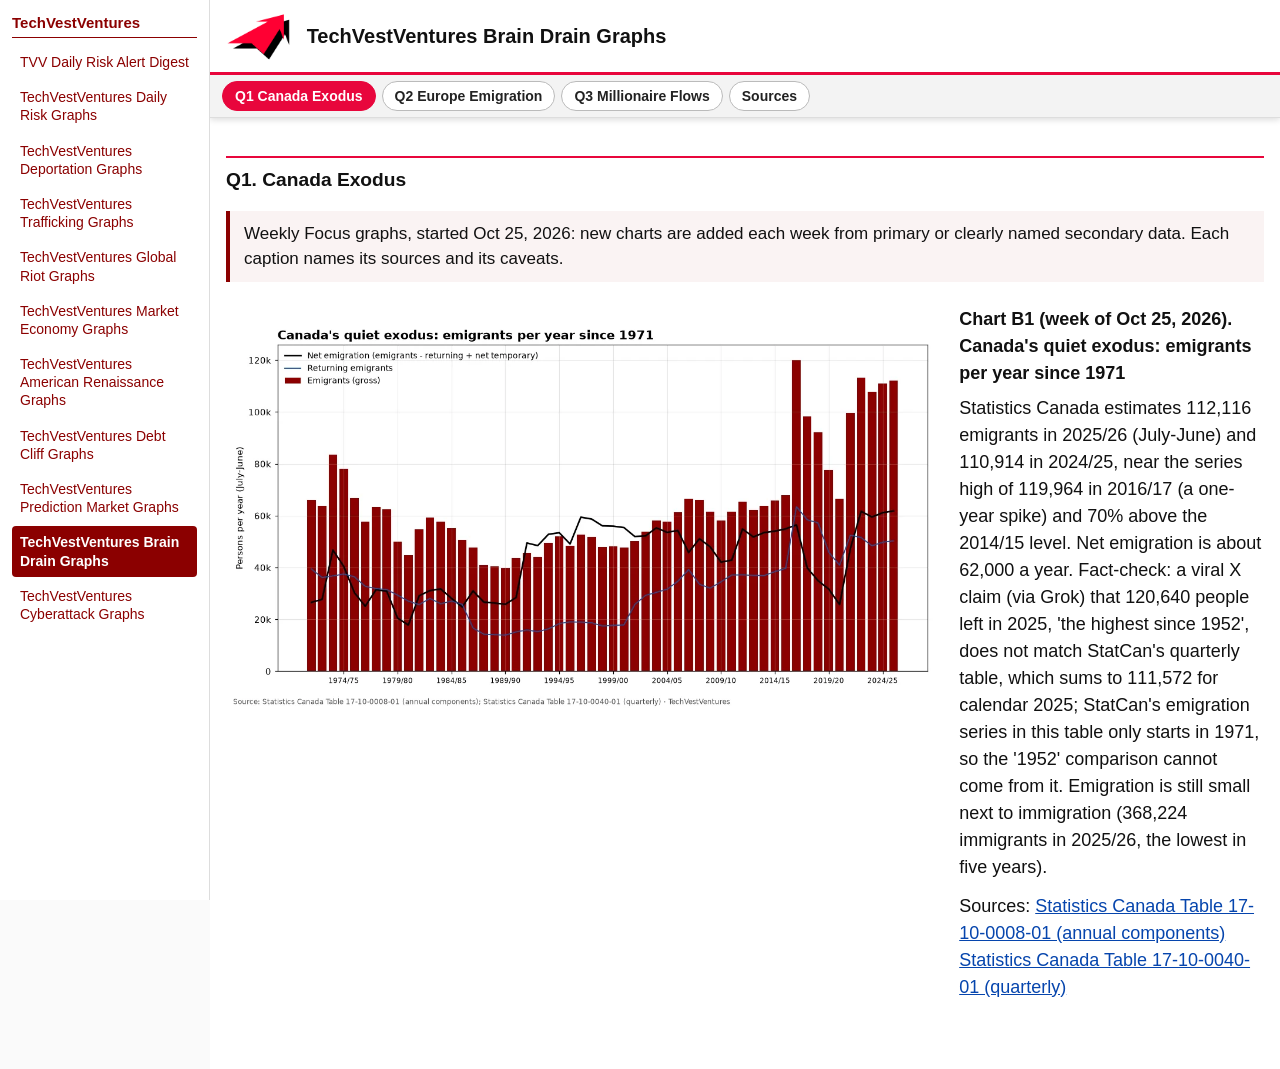
==== issues/Q1.html @ 2d3c17df "Weekly Focus graphs 2026-10-25: launch site" ====
<!doctype html><html lang="en"><head><meta charset="utf-8"><meta name="viewport" content="width=device-width,initial-scale=1"><title>TechVestVentures Brain Drain Graphs — Q1</title><link rel="stylesheet" href="../assets/style.css"><script>if(!/[?&]raw/.test(location.search))location.replace("../index.html#Q1")</script></head><body><main id="issue"><h2 class="desk">Q1. Canada Exodus</h2><div class="wk">Weekly Focus graphs, started Oct 25, 2026: new charts are added each week from primary or clearly named secondary data. Each caption names its sources and its caveats.</div><figure class="g w"><img src="img/W2026-10-25-B1.webp" alt="Canada&#x27;s quiet exodus: emigrants per year since 1971" loading="lazy"><figcaption><span class="t">Chart B1 (week of Oct 25, 2026). Canada&#x27;s quiet exodus: emigrants per year since 1971</span><p>Statistics Canada estimates 112,116 emigrants in 2025/26 (July-June) and 110,914 in 2024/25, near the series high of 119,964 in 2016/17 (a one-year spike) and 70% above the 2014/15 level. Net emigration is about 62,000 a year. Fact-check: a viral X claim (via Grok) that 120,640 people left in 2025, &#x27;the highest since 1952&#x27;, does not match StatCan&#x27;s quarterly table, which sums to 111,572 for calendar 2025; StatCan&#x27;s emigration series in this table only starts in 1971, so the &#x27;1952&#x27; comparison cannot come from it. Emigration is still small next to immigration (368,224 immigrants in 2025/26, the lowest in five years).</p><p>Sources: <a href="https://www150.statcan.gc.ca/t1/tbl1/en/tv.action?pid=1710000801">Statistics Canada Table 17-10-0008-01 (annual components)</a> <a href="https://www150.statcan.gc.ca/t1/tbl1/en/tv.action?pid=1710004001">Statistics Canada Table 17-10-0040-01 (quarterly)</a></p></figcaption></figure></main></body></html>
---- assets/style.css ----
body{margin:0;font:16px/1.5 Arial,Helvetica,sans-serif;color:#111;background:#fafafa}
#top{position:sticky;top:0;z-index:9;background:#fff;box-shadow:0 2px 6px #0002}
header{border-bottom:3px solid #e8063c;display:flex;align-items:center;gap:14px;padding:8px 16px}
header img{height:56px}header h1{font-size:1.25rem;margin:0}
#tabs{display:flex;gap:6px;overflow-x:auto;white-space:nowrap;padding:6px 12px;background:#f3f3f3;border-bottom:1px solid #ddd;-webkit-overflow-scrolling:touch}
#tabs button{flex:0 0 auto;font:600 14px Arial,sans-serif;padding:6px 12px;border:1px solid #bbb;border-radius:16px;background:#fff;color:#222;cursor:pointer}
#tabs button[aria-selected=true]{background:#e8063c;border-color:#e8063c;color:#fff}
main{max-width:1040px;margin:0 auto;padding:16px;background:#fff}
main img{width:100%;max-width:1000px;height:auto;display:block;margin:14px auto}
a{color:#0645ad;text-decoration:underline}h2{border-top:2px solid #e8063c;padding-top:8px;margin-top:22px;font-size:1.2rem;font-weight:700;scroll-margin-top:130px}
main table{width:100%;border-collapse:collapse}main td{display:block;width:100%;padding:0}main td:empty{display:none}
ul.items{margin-left:24px;padding-left:1.1em}
.action-box{border:3px solid #e8063c;padding:10px 14px;margin:20px 0}ul.items li{margin:6px 0}
@media(max-width:600px){header img{height:40px}header h1{font-size:1rem}}
figure.g{margin:0 0 28px;padding:0}figure.g figcaption{font-size:15px;margin:4px 6px}figure.g .t{font-weight:700}
figure.g .s{font-size:14px;word-break:break-all}ul.src li{margin:4px 0;word-break:break-all}
figure.g.w{display:grid;grid-template-columns:minmax(0,7fr) minmax(260px,3fr);gap:22px;align-items:start;margin:0 0 40px}
figure.g.w img{width:100%;height:auto;max-width:none}
figure.g.w figcaption{font-size:18px;line-height:1.5;margin:0}figure.g.w figcaption p{margin:0 0 12px}
figure.g.w figcaption .t{font-weight:700;display:block;margin-bottom:8px}
.wk{border-left:4px solid #8B0000;background:#faf3f3;padding:10px 14px;margin:0 0 24px;font-size:17px;line-height:1.5}
@media(max-width:1100px){figure.g.w{grid-template-columns:1fr}}
#tvvnav{position:fixed;left:0;top:0;bottom:0;width:210px;box-sizing:border-box;padding:14px 12px;background:#fff;border-right:1px solid #ddd;font-family:Arial,Helvetica,sans-serif;overflow-y:auto;z-index:20}
#tvvnav summary{font:700 15px Arial,sans-serif;color:#8B0000;list-style:none;cursor:default;border-bottom:1px solid #8B0000;padding-bottom:6px;margin-bottom:8px}
#tvvnav summary::-webkit-details-marker{display:none}
#tvvnav a,#tvvnav span{display:block;font-size:14px;padding:7px 8px;margin:3px 0;border-radius:4px;line-height:1.3}
#tvvnav a{color:#8B0000;text-decoration:none}#tvvnav a:hover{background:#f7e6e6;text-decoration:underline}
#tvvnav a.cur{background:#8B0000;color:#fff;font-weight:700}#tvvnav span.soon{color:#999;font-style:italic}
body{padding-left:210px}
@media(max-width:900px){body{padding-left:0}#tvvnav{position:static;width:auto;border-right:0;border-bottom:1px solid #ddd;padding:6px 12px}
#tvvnav summary{cursor:pointer;margin:0;border:0;padding:4px 0}#tvvnav summary::after{content:" \2630";float:right}}
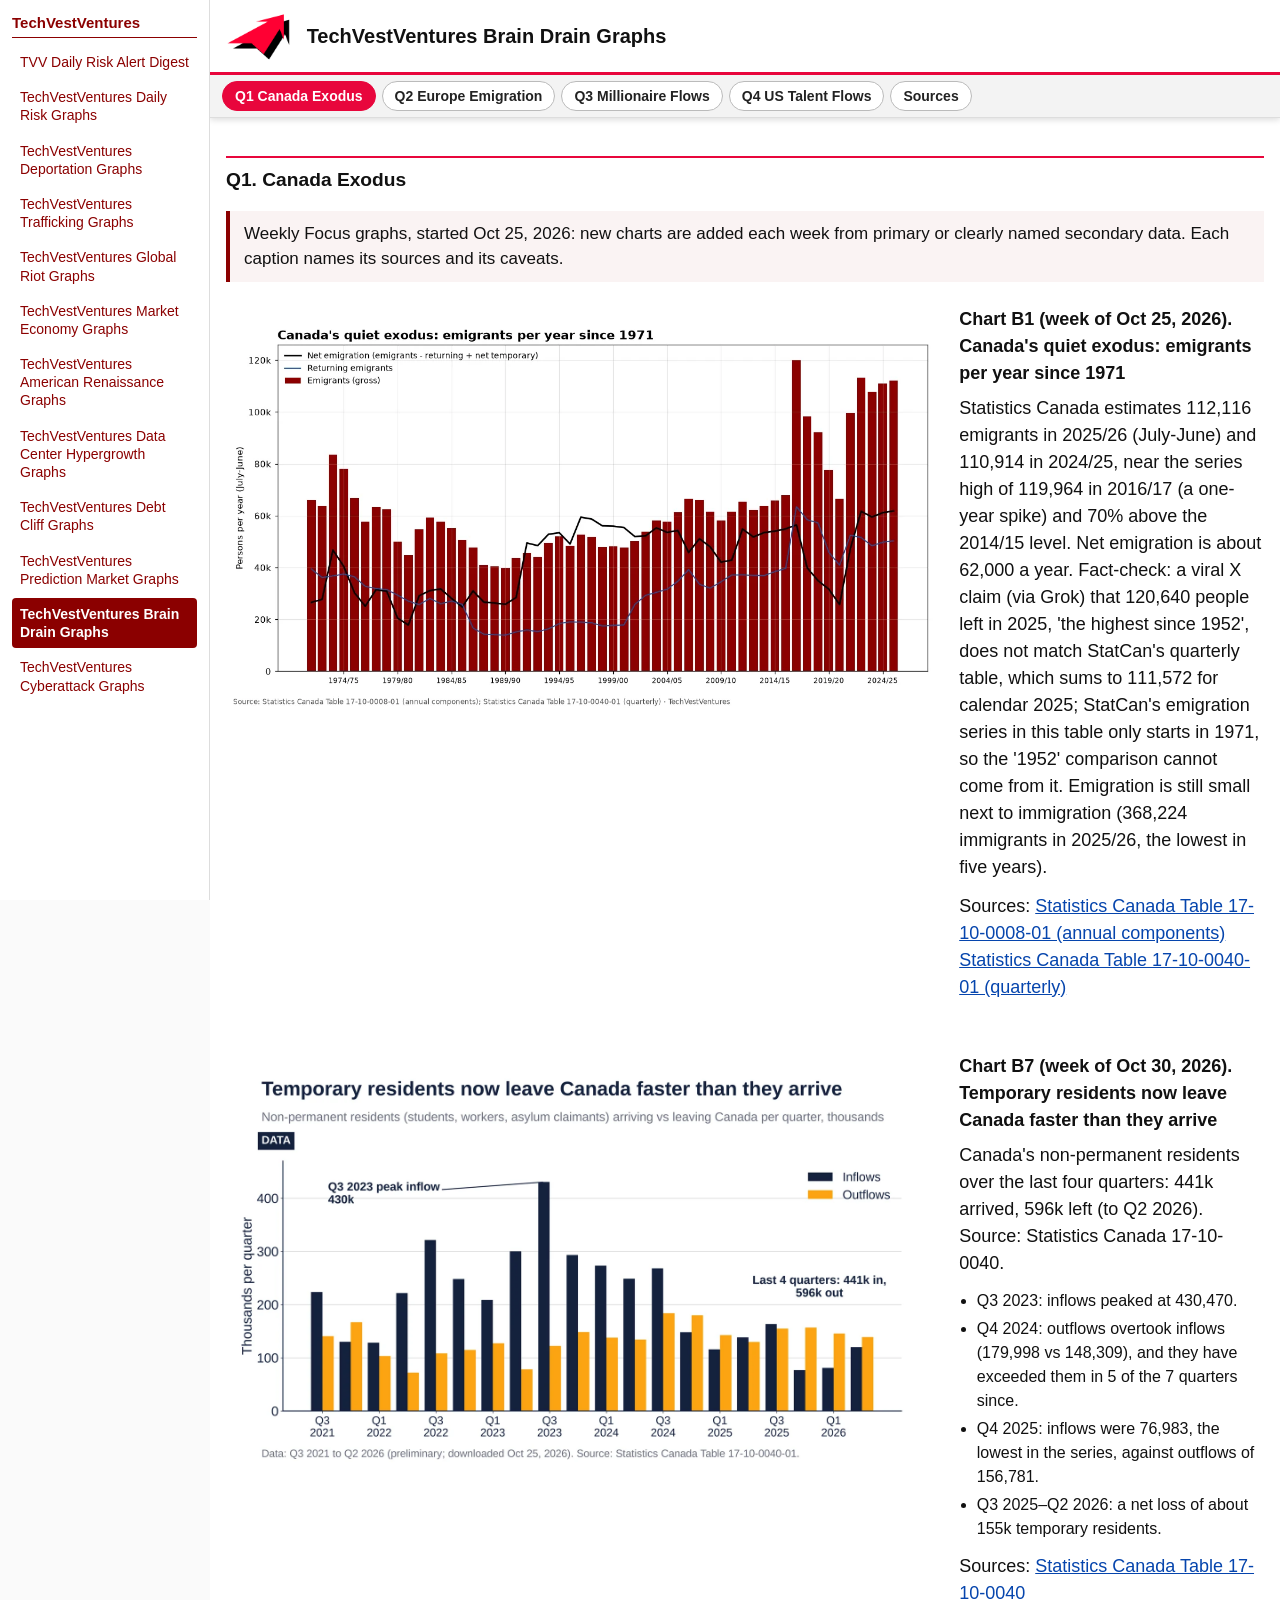
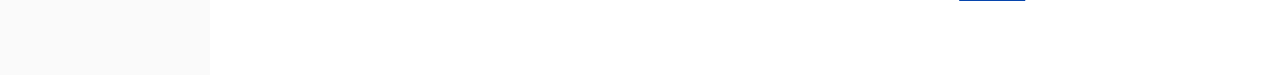
==== commit a555abc2: "Add Oct 30 2026 focus graphs (verified captions; new tabs)" ====
--- a/issues/Q1.html
+++ b/issues/Q1.html
@@ -1 +1,2 @@
-<!doctype html><html lang="en"><head><meta charset="utf-8"><meta name="viewport" content="width=device-width,initial-scale=1"><title>TechVestVentures Brain Drain Graphs — Q1</title><link rel="stylesheet" href="../assets/style.css"><script>if(!/[?&]raw/.test(location.search))location.replace("../index.html#Q1")</script></head><body><main id="issue"><h2 class="desk">Q1. Canada Exodus</h2><div class="wk">Weekly Focus graphs, started Oct 25, 2026: new charts are added each week from primary or clearly named secondary data. Each caption names its sources and its caveats.</div><figure class="g w"><img src="img/W2026-10-25-B1.webp" alt="Canada&#x27;s quiet exodus: emigrants per year since 1971" loading="lazy"><figcaption><span class="t">Chart B1 (week of Oct 25, 2026). Canada&#x27;s quiet exodus: emigrants per year since 1971</span><p>Statistics Canada estimates 112,116 emigrants in 2025/26 (July-June) and 110,914 in 2024/25, near the series high of 119,964 in 2016/17 (a one-year spike) and 70% above the 2014/15 level. Net emigration is about 62,000 a year. Fact-check: a viral X claim (via Grok) that 120,640 people left in 2025, &#x27;the highest since 1952&#x27;, does not match StatCan&#x27;s quarterly table, which sums to 111,572 for calendar 2025; StatCan&#x27;s emigration series in this table only starts in 1971, so the &#x27;1952&#x27; comparison cannot come from it. Emigration is still small next to immigration (368,224 immigrants in 2025/26, the lowest in five years).</p><p>Sources: <a href="https://www150.statcan.gc.ca/t1/tbl1/en/tv.action?pid=1710000801">Statistics Canada Table 17-10-0008-01 (annual components)</a> <a href="https://www150.statcan.gc.ca/t1/tbl1/en/tv.action?pid=1710004001">Statistics Canada Table 17-10-0040-01 (quarterly)</a></p></figcaption></figure></main></body></html>+<!doctype html><html lang="en"><head><meta charset="utf-8"><meta name="viewport" content="width=device-width,initial-scale=1"><title>TechVestVentures Brain Drain Graphs — Q1</title><link rel="stylesheet" href="../assets/style.css"><script>if(!/[?&]raw/.test(location.search))location.replace("../index.html#Q1")</script></head><body><main id="issue"><h2 class="desk">Q1. Canada Exodus</h2><div class="wk">Weekly Focus graphs, started Oct 25, 2026: new charts are added each week from primary or clearly named secondary data. Each caption names its sources and its caveats.</div><figure class="g w"><img src="img/W2026-10-25-B1.webp" alt="Canada&#x27;s quiet exodus: emigrants per year since 1971" loading="lazy"><figcaption><span class="t">Chart B1 (week of Oct 25, 2026). Canada&#x27;s quiet exodus: emigrants per year since 1971</span><p>Statistics Canada estimates 112,116 emigrants in 2025/26 (July-June) and 110,914 in 2024/25, near the series high of 119,964 in 2016/17 (a one-year spike) and 70% above the 2014/15 level. Net emigration is about 62,000 a year. Fact-check: a viral X claim (via Grok) that 120,640 people left in 2025, &#x27;the highest since 1952&#x27;, does not match StatCan&#x27;s quarterly table, which sums to 111,572 for calendar 2025; StatCan&#x27;s emigration series in this table only starts in 1971, so the &#x27;1952&#x27; comparison cannot come from it. Emigration is still small next to immigration (368,224 immigrants in 2025/26, the lowest in five years).</p><p>Sources: <a href="https://www150.statcan.gc.ca/t1/tbl1/en/tv.action?pid=1710000801">Statistics Canada Table 17-10-0008-01 (annual components)</a> <a href="https://www150.statcan.gc.ca/t1/tbl1/en/tv.action?pid=1710004001">Statistics Canada Table 17-10-0040-01 (quarterly)</a></p></figcaption></figure>
+<figure class="g w"><img src="img/W2026-10-30-B7.webp" alt="Temporary residents now leave Canada faster than they arrive" loading="lazy"><figcaption><span class="t">Chart B7 (week of Oct 30, 2026). Temporary residents now leave Canada faster than they arrive</span><p>Canada&#x27;s non-permanent residents over the last four quarters: 441k arrived, 596k left (to Q2 2026). Source: Statistics Canada 17-10-0040.</p><ul><li>Q3 2023: inflows peaked at 430,470.</li><li>Q4 2024: outflows overtook inflows (179,998 vs 148,309), and they have exceeded them in 5 of the 7 quarters since.</li><li>Q4 2025: inflows were 76,983, the lowest in the series, against outflows of 156,781.</li><li>Q3 2025–Q2 2026: a net loss of about 155k temporary residents.</li></ul><p>Sources: <a href="https://www150.statcan.gc.ca/t1/tbl1/en/tv.action?pid=1710004001">Statistics Canada Table 17-10-0040</a></p></figcaption></figure></main></body></html>
--- a/assets/style.css
+++ b/assets/style.css
@@ -19,6 +19,7 @@
 figure.g.w figcaption{font-size:18px;line-height:1.5;margin:0}figure.g.w figcaption p{margin:0 0 12px}
 figure.g.w figcaption .t{font-weight:700;display:block;margin-bottom:8px}
 .wk{border-left:4px solid #8B0000;background:#faf3f3;padding:10px 14px;margin:0 0 24px;font-size:17px;line-height:1.5}
+figure.g.w ul{margin:0 0 12px;padding-left:1.1em;font-size:16px}figure.g.w li{margin:4px 0}figure.g.w p.nt{font-size:15px;color:#444}
 @media(max-width:1100px){figure.g.w{grid-template-columns:1fr}}
 #tvvnav{position:fixed;left:0;top:0;bottom:0;width:210px;box-sizing:border-box;padding:14px 12px;background:#fff;border-right:1px solid #ddd;font-family:Arial,Helvetica,sans-serif;overflow-y:auto;z-index:20}
 #tvvnav summary{font:700 15px Arial,sans-serif;color:#8B0000;list-style:none;cursor:default;border-bottom:1px solid #8B0000;padding-bottom:6px;margin-bottom:8px}
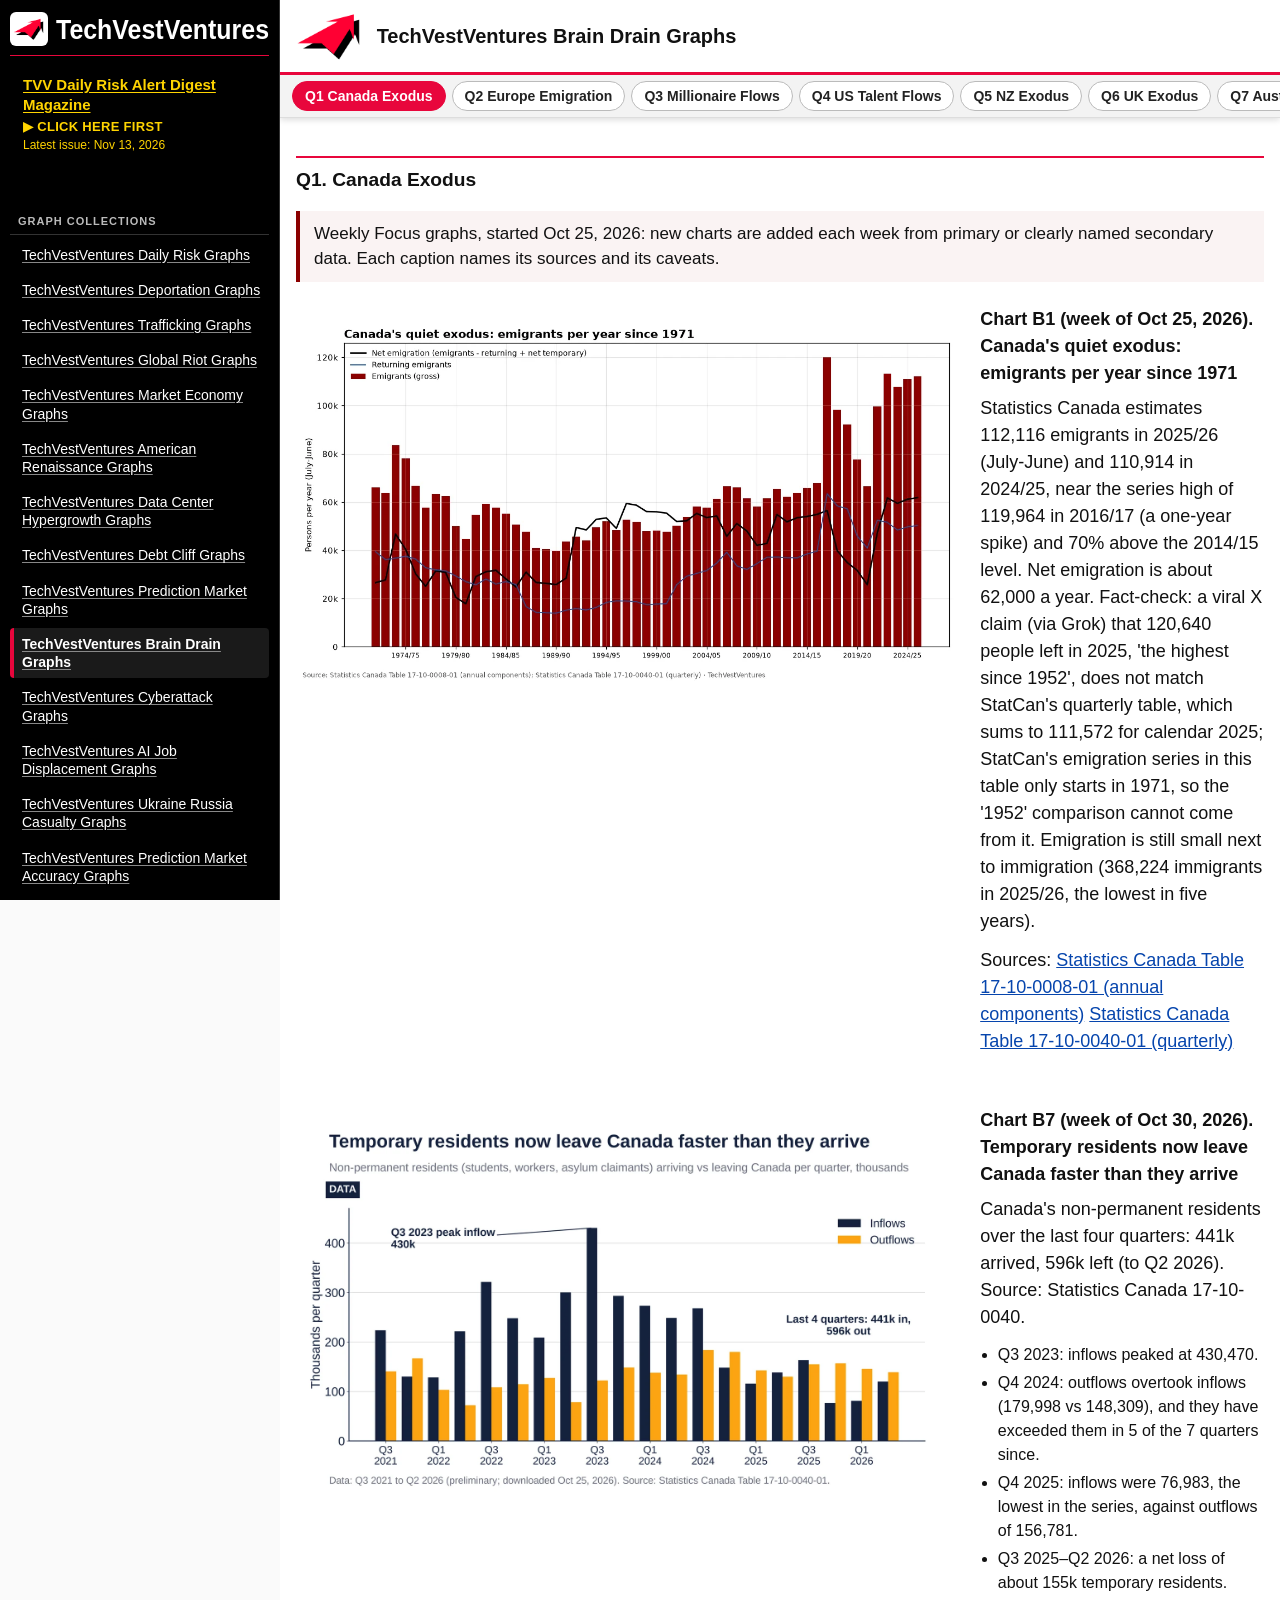
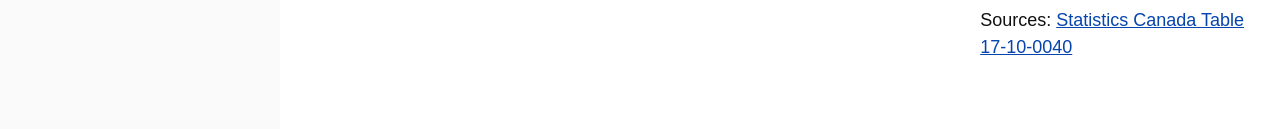
==== commit 6a6eb83e: "Add TVV Arrow favicon" ====
--- a/issues/Q1.html
+++ b/issues/Q1.html
@@ -1,2 +1,2 @@
-<!doctype html><html lang="en"><head><meta charset="utf-8"><meta name="viewport" content="width=device-width,initial-scale=1"><title>TechVestVentures Brain Drain Graphs — Q1</title><link rel="stylesheet" href="../assets/style.css"><script>if(!/[?&]raw/.test(location.search))location.replace("../index.html#Q1")</script></head><body><main id="issue"><h2 class="desk">Q1. Canada Exodus</h2><div class="wk">Weekly Focus graphs, started Oct 25, 2026: new charts are added each week from primary or clearly named secondary data. Each caption names its sources and its caveats.</div><figure class="g w"><img src="img/W2026-10-25-B1.webp" alt="Canada&#x27;s quiet exodus: emigrants per year since 1971" loading="lazy"><figcaption><span class="t">Chart B1 (week of Oct 25, 2026). Canada&#x27;s quiet exodus: emigrants per year since 1971</span><p>Statistics Canada estimates 112,116 emigrants in 2025/26 (July-June) and 110,914 in 2024/25, near the series high of 119,964 in 2016/17 (a one-year spike) and 70% above the 2014/15 level. Net emigration is about 62,000 a year. Fact-check: a viral X claim (via Grok) that 120,640 people left in 2025, &#x27;the highest since 1952&#x27;, does not match StatCan&#x27;s quarterly table, which sums to 111,572 for calendar 2025; StatCan&#x27;s emigration series in this table only starts in 1971, so the &#x27;1952&#x27; comparison cannot come from it. Emigration is still small next to immigration (368,224 immigrants in 2025/26, the lowest in five years).</p><p>Sources: <a href="https://www150.statcan.gc.ca/t1/tbl1/en/tv.action?pid=1710000801">Statistics Canada Table 17-10-0008-01 (annual components)</a> <a href="https://www150.statcan.gc.ca/t1/tbl1/en/tv.action?pid=1710004001">Statistics Canada Table 17-10-0040-01 (quarterly)</a></p></figcaption></figure>
+<!doctype html><html lang="en"><head><meta charset="utf-8"><meta name="viewport" content="width=device-width,initial-scale=1"><title>TechVestVentures Brain Drain Graphs — Q1</title><link rel="icon" href="../assets/favicon.svg" type="image/svg+xml"><link rel="icon" href="../assets/favicon-32.png" sizes="32x32" type="image/png"><link rel="apple-touch-icon" href="../assets/apple-touch-icon.png"><link rel="stylesheet" href="../assets/style.css"><script>if(!/[?&]raw/.test(location.search))location.replace("../index.html#Q1")</script></head><body><main id="issue"><h2 class="desk">Q1. Canada Exodus</h2><div class="wk">Weekly Focus graphs, started Oct 25, 2026: new charts are added each week from primary or clearly named secondary data. Each caption names its sources and its caveats.</div><figure class="g w"><img src="img/W2026-10-25-B1.webp" alt="Canada&#x27;s quiet exodus: emigrants per year since 1971" loading="lazy"><figcaption><span class="t">Chart B1 (week of Oct 25, 2026). Canada&#x27;s quiet exodus: emigrants per year since 1971</span><p>Statistics Canada estimates 112,116 emigrants in 2025/26 (July-June) and 110,914 in 2024/25, near the series high of 119,964 in 2016/17 (a one-year spike) and 70% above the 2014/15 level. Net emigration is about 62,000 a year. Fact-check: a viral X claim (via Grok) that 120,640 people left in 2025, &#x27;the highest since 1952&#x27;, does not match StatCan&#x27;s quarterly table, which sums to 111,572 for calendar 2025; StatCan&#x27;s emigration series in this table only starts in 1971, so the &#x27;1952&#x27; comparison cannot come from it. Emigration is still small next to immigration (368,224 immigrants in 2025/26, the lowest in five years).</p><p>Sources: <a href="https://www150.statcan.gc.ca/t1/tbl1/en/tv.action?pid=1710000801">Statistics Canada Table 17-10-0008-01 (annual components)</a> <a href="https://www150.statcan.gc.ca/t1/tbl1/en/tv.action?pid=1710004001">Statistics Canada Table 17-10-0040-01 (quarterly)</a></p></figcaption></figure>
 <figure class="g w"><img src="img/W2026-10-30-B7.webp" alt="Temporary residents now leave Canada faster than they arrive" loading="lazy"><figcaption><span class="t">Chart B7 (week of Oct 30, 2026). Temporary residents now leave Canada faster than they arrive</span><p>Canada&#x27;s non-permanent residents over the last four quarters: 441k arrived, 596k left (to Q2 2026). Source: Statistics Canada 17-10-0040.</p><ul><li>Q3 2023: inflows peaked at 430,470.</li><li>Q4 2024: outflows overtook inflows (179,998 vs 148,309), and they have exceeded them in 5 of the 7 quarters since.</li><li>Q4 2025: inflows were 76,983, the lowest in the series, against outflows of 156,781.</li><li>Q3 2025–Q2 2026: a net loss of about 155k temporary residents.</li></ul><p>Sources: <a href="https://www150.statcan.gc.ca/t1/tbl1/en/tv.action?pid=1710004001">Statistics Canada Table 17-10-0040</a></p></figcaption></figure></main></body></html>
--- a/assets/style.css
+++ b/assets/style.css
@@ -10,7 +10,7 @@
 a{color:#0645ad;text-decoration:underline}h2{border-top:2px solid #e8063c;padding-top:8px;margin-top:22px;font-size:1.2rem;font-weight:700;scroll-margin-top:130px}
 main table{width:100%;border-collapse:collapse}main td{display:block;width:100%;padding:0}main td:empty{display:none}
 ul.items{margin-left:24px;padding-left:1.1em}
-.action-box{border:3px solid #e8063c;padding:10px 14px;margin:20px 0}ul.items li{margin:6px 0}
+.action-box{border:3px solid #e8063c;padding:10px 14px;margin:20px 0}a.risk-center{font-weight:700;color:#C00000}.rc-header{font-size:.9rem;color:#1a1a1a;border-bottom:2px solid #C9A227;padding-bottom:6px;margin:0 0 12px}ul.items li{margin:6px 0}
 @media(max-width:600px){header img{height:40px}header h1{font-size:1rem}}
 figure.g{margin:0 0 28px;padding:0}figure.g figcaption{font-size:15px;margin:4px 6px}figure.g .t{font-weight:700}
 figure.g .s{font-size:14px;word-break:break-all}ul.src li{margin:4px 0;word-break:break-all}
@@ -21,12 +21,32 @@
 .wk{border-left:4px solid #8B0000;background:#faf3f3;padding:10px 14px;margin:0 0 24px;font-size:17px;line-height:1.5}
 figure.g.w ul{margin:0 0 12px;padding-left:1.1em;font-size:16px}figure.g.w li{margin:4px 0}figure.g.w p.nt{font-size:15px;color:#444}
 @media(max-width:1100px){figure.g.w{grid-template-columns:1fr}}
-#tvvnav{position:fixed;left:0;top:0;bottom:0;width:210px;box-sizing:border-box;padding:14px 12px;background:#fff;border-right:1px solid #ddd;font-family:Arial,Helvetica,sans-serif;overflow-y:auto;z-index:20}
-#tvvnav summary{font:700 15px Arial,sans-serif;color:#8B0000;list-style:none;cursor:default;border-bottom:1px solid #8B0000;padding-bottom:6px;margin-bottom:8px}
+#tvvnav{position:fixed;left:0;top:0;bottom:0;width:280px;box-sizing:border-box;padding:12px 10px;background:#000;color:#fff;border-right:1px solid #333;font-family:Arial,Helvetica,sans-serif;overflow-y:auto;z-index:20}
+#tvvnav summary{list-style:none;cursor:default;display:flex;align-items:center;gap:8px;border-bottom:1px solid #e8063c;padding-bottom:9px;margin-bottom:10px}
 #tvvnav summary::-webkit-details-marker{display:none}
-#tvvnav a,#tvvnav span{display:block;font-size:14px;padding:7px 8px;margin:3px 0;border-radius:4px;line-height:1.3}
-#tvvnav a{color:#8B0000;text-decoration:none}#tvvnav a:hover{background:#f7e6e6;text-decoration:underline}
-#tvvnav a.cur{background:#8B0000;color:#fff;font-weight:700}#tvvnav span.soon{color:#999;font-style:italic}
-body{padding-left:210px}
-@media(max-width:900px){body{padding-left:0}#tvvnav{position:static;width:auto;border-right:0;border-bottom:1px solid #ddd;padding:6px 12px}
-#tvvnav summary{cursor:pointer;margin:0;border:0;padding:4px 0}#tvvnav summary::after{content:" \2630";float:right}}+#tvvnav .mark{flex:0 0 auto;width:38px;height:34px;background:#fff;border-radius:6px;display:flex;align-items:center;justify-content:center}
+#tvvnav .mark img{width:32px;height:auto;display:block}
+#tvvnav .word{flex:1 1 auto;min-width:0;height:32px;display:block}
+#tvvnav a,#tvvnav span.soon{display:block;font-size:14px;padding:7px 8px;margin:3px 0;border-radius:4px;line-height:1.3;border-left:4px solid transparent}
+#tvvnav a{color:#fff;text-decoration:underline;text-decoration-color:#888;text-underline-offset:2px}
+#tvvnav a:hover,#tvvnav a:focus{background:#222;text-decoration-color:#fff}
+#tvvnav a.cur{font-weight:700;border-left-color:#e8063c;background:#1a1a1a}
+#tvvnav span.soon{color:#888;font-style:italic}
+#tvvnav a.mag{background:#ffd400;color:#000;font-weight:700;font-size:15px;text-decoration:none;border-left:4px solid #ffd400;padding:9px 9px 8px;margin-bottom:10px}
+#tvvnav a.mag:hover,#tvvnav a.mag:focus{background:#ffe766}
+#tvvnav a.mag.cur{border-left-color:#e8063c}
+#tvvnav a.mag .t{text-decoration:underline;text-underline-offset:2px}
+#tvvnav a.mag .cta{display:block;margin-top:5px;font-size:13px;font-weight:700;text-transform:uppercase;letter-spacing:.3px}
+#tvvnav a.mag .sub{display:block;font-size:12px;font-weight:400;margin-top:2px}
+#tvvnav a.mag:not(.cur){background:transparent;color:#ffd400;border-left:4px solid transparent}
+#tvvnav a.mag:not(.cur):hover,#tvvnav a.mag:not(.cur):focus{background:#1a1a1a}
+#tvvnav .sp2{height:2.6em}#tvvnav .sp5{height:6.5em}
+#tvvnav .grp{font-size:11px;font-weight:700;letter-spacing:1px;text-transform:uppercase;color:#bbb;padding:0 8px 4px;margin:0 0 4px;border-bottom:1px solid #333}
+#tvvnav .grp.gold{color:#ffd400;border-bottom-color:#5a4b00}
+#tvvnav a.ess{color:#ffd400;font-weight:700;text-decoration-color:#8a7300}
+#tvvnav a.ess:hover,#tvvnav a.ess:focus{background:#1a1a1a;text-decoration-color:#ffd400}
+#tvvnav a.ess.cur{background:#ffd400;color:#000;border-left-color:#e8063c;text-decoration:none}
+body{padding-left:280px}
+@media(max-width:900px){body{padding-left:0}#tvvnav{position:static;width:auto;border-right:0;border-bottom:2px solid #e8063c;padding:8px 12px}
+#tvvnav summary{cursor:pointer;margin:0;border:0;padding:2px 0}#tvvnav .word{max-width:250px}
+#tvvnav summary::after{content:"\2630";color:#fff;font-size:22px;margin-left:auto;padding-left:8px}}
